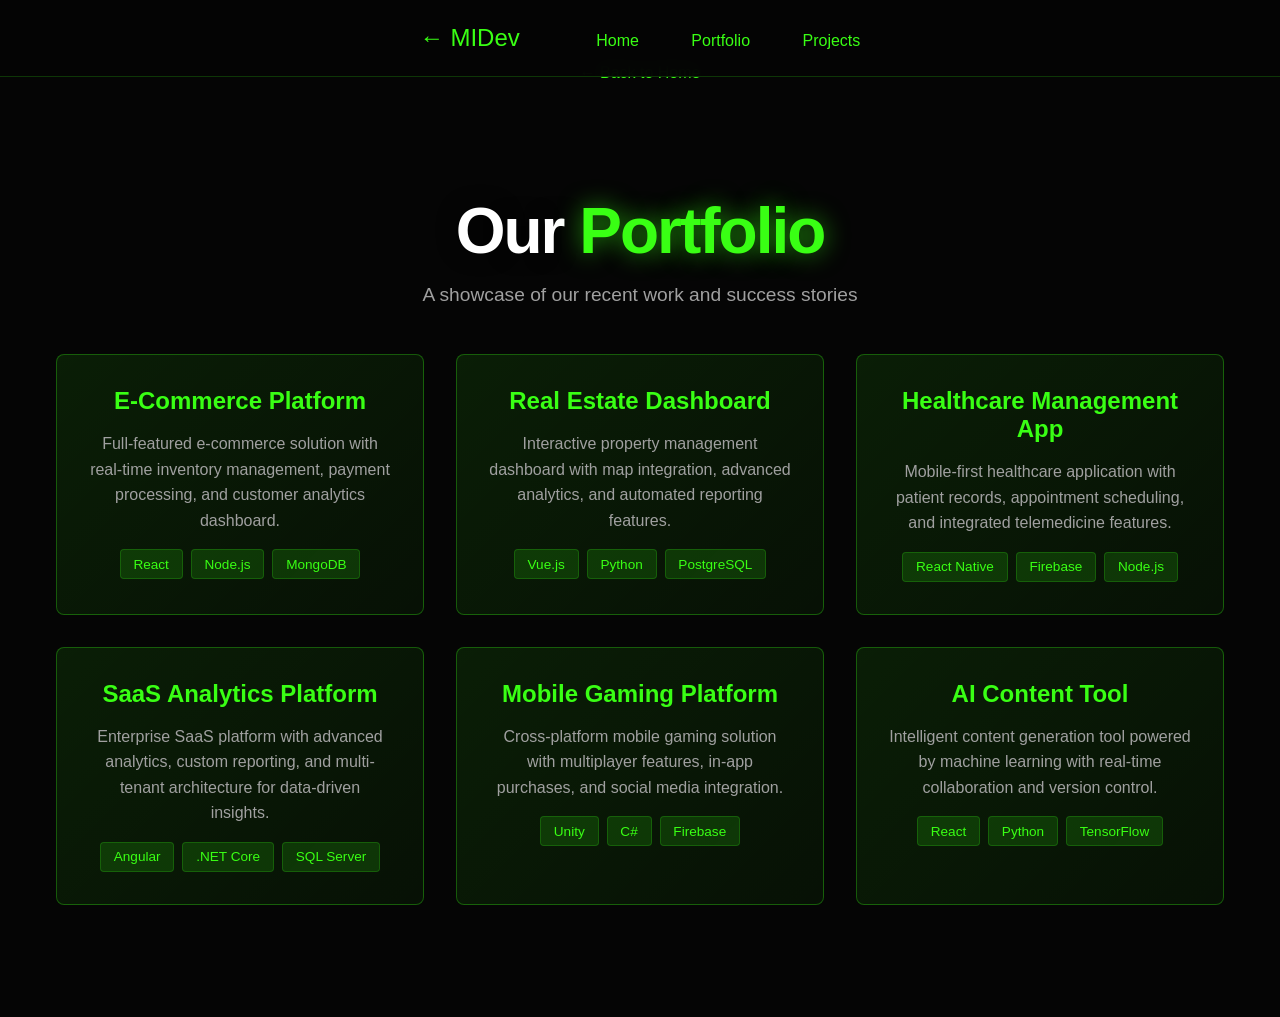
==== portfolio.html @ 779cbb82 "Add Portfolio and Projects pages with navigation" ====
<!DOCTYPE html>
<html lang="en">
<head>
    <meta charset="UTF-8">
    <meta name="viewport" content="width=device-width, initial-scale=1.0">
    <title>Portfolio - MIDev Michigan Full Stack Development</title>
    <style>
        /* Reset and Base Styles */
        * {
            margin: 0;
            padding: 0;
            box-sizing: border-box;
        }

        body {
            font-family: -apple-system, BlinkMacSystemFont, "Segoe UI", Roboto, Helvetica, Arial, sans-serif;
            background-color: #050505;
            color: #e0e0e0;
            min-height: 100vh;
            display: flex;
            flex-direction: column;
            align-items: center;
            justify-content: flex-start;
            text-align: center;
            overflow-x: hidden;
            position: relative;
        }

        /* Main Content Wrapper */
        .container {
            position: relative;
            z-index: 10;
            width: 100%;
            max-width: 1200px;
            margin: 0 auto;
            padding: 4rem 1rem;
        }

        /* Navigation */
        nav {
            position: fixed;
            top: 0;
            width: 100%;
            background: rgba(5, 5, 5, 0.95);
            backdrop-filter: blur(10px);
            z-index: 100;
            padding: 1.5rem 2rem;
            border-bottom: 1px solid rgba(57, 255, 20, 0.2);
        }

        nav a {
            color: #39FF14;
            text-decoration: none;
            margin: 0 1.5rem;
            font-weight: 500;
            transition: all 0.3s ease;
        }

        nav a:hover {
            text-shadow: 0 0 10px rgba(57, 255, 20, 0.8);
        }

        nav a.home-link {
            font-size: 1.5rem;
            margin-right: 3rem;
        }

        /* Page Title */
        .page-title {
            font-size: 4rem;
            font-weight: 800;
            letter-spacing: -2px;
            margin-bottom: 1rem;
            color: #ffffff;
            text-shadow: 0 0 20px rgba(0,0,0,0.8);
            margin-top: 5rem;
        }

        .page-title span {
            color: #39FF14;
            text-shadow: 0 0 25px rgba(57, 255, 20, 0.6);
        }

        .subtitle {
            font-size: 1.2rem;
            color: #a0a0a0;
            margin-bottom: 3rem;
        }

        /* Portfolio Grid */
        .portfolio-grid {
            display: grid;
            grid-template-columns: repeat(auto-fit, minmax(300px, 1fr));
            gap: 2rem;
            margin: 3rem 0;
        }

        .portfolio-item {
            background: linear-gradient(135deg, rgba(57, 255, 20, 0.1) 0%, rgba(57, 255, 20, 0.05) 100%);
            border: 1px solid rgba(57, 255, 20, 0.3);
            border-radius: 8px;
            padding: 2rem;
            transition: all 0.3s ease;
            cursor: pointer;
        }

        .portfolio-item:hover {
            border-color: #39FF14;
            transform: translateY(-10px);
            box-shadow: 0 0 30px rgba(57, 255, 20, 0.3);
        }

        .portfolio-item h3 {
            color: #39FF14;
            margin-bottom: 1rem;
            font-size: 1.5rem;
        }

        .portfolio-item p {
            color: #a0a0a0;
            line-height: 1.6;
            margin-bottom: 1rem;
        }

        .tech-tags {
            display: flex;
            flex-wrap: wrap;
            gap: 0.5rem;
            justify-content: center;
            margin-top: 1rem;
        }

        .tech-tag {
            background: rgba(57, 255, 20, 0.15);
            color: #39FF14;
            padding: 0.4rem 0.8rem;
            border-radius: 4px;
            font-size: 0.85rem;
            border: 1px solid rgba(57, 255, 20, 0.2);
        }

        /* Back Button */
        .back-button {
            display: inline-block;
            margin-bottom: 2rem;
            color: #39FF14;
            text-decoration: none;
            font-weight: 500;
            transition: all 0.3s ease;
        }

        .back-button:hover {
            text-shadow: 0 0 10px rgba(57, 255, 20, 0.8);
        }

        /* Animations */
        @keyframes fadeIn {
            from {
                opacity: 0;
                transform: translateY(20px);
            }
            to {
                opacity: 1;
                transform: translateY(0);
            }
        }

        .portfolio-item {
            animation: fadeIn 0.6s ease-out forwards;
        }

        .portfolio-item:nth-child(1) { animation-delay: 0.1s; }
        .portfolio-item:nth-child(2) { animation-delay: 0.2s; }
        .portfolio-item:nth-child(3) { animation-delay: 0.3s; }
        .portfolio-item:nth-child(4) { animation-delay: 0.4s; }
        .portfolio-item:nth-child(5) { animation-delay: 0.5s; }
        .portfolio-item:nth-child(6) { animation-delay: 0.6s; }

        /* Responsive */
        @media (max-width: 768px) {
            .page-title {
                font-size: 2.5rem;
            }

            nav {
                padding: 1rem;
            }

            nav a {
                margin: 0 0.5rem;
                font-size: 0.9rem;
            }

            .portfolio-grid {
                grid-template-columns: 1fr;
            }
        }
    </style>
</head>
<body>
    <!-- Navigation -->
    <nav>
        <a href="index.html" class="home-link">← MIDev</a>
        <a href="index.html">Home</a>
        <a href="portfolio.html">Portfolio</a>
        <a href="projects.html">Projects</a>
    </nav>

    <!-- Main Content -->
    <div class="container">
        <a href="index.html" class="back-button">← Back to Home</a>
        
        <h1 class="page-title">Our <span>Portfolio</span></h1>
        <p class="subtitle">A showcase of our recent work and success stories</p>

        <div class="portfolio-grid">
            <div class="portfolio-item">
                <h3>E-Commerce Platform</h3>
                <p>Full-featured e-commerce solution with real-time inventory management, payment processing, and customer analytics dashboard.</p>
                <div class="tech-tags">
                    <span class="tech-tag">React</span>
                    <span class="tech-tag">Node.js</span>
                    <span class="tech-tag">MongoDB</span>
                </div>
            </div>

            <div class="portfolio-item">
                <h3>Real Estate Dashboard</h3>
                <p>Interactive property management dashboard with map integration, advanced analytics, and automated reporting features.</p>
                <div class="tech-tags">
                    <span class="tech-tag">Vue.js</span>
                    <span class="tech-tag">Python</span>
                    <span class="tech-tag">PostgreSQL</span>
                </div>
            </div>

            <div class="portfolio-item">
                <h3>Healthcare Management App</h3>
                <p>Mobile-first healthcare application with patient records, appointment scheduling, and integrated telemedicine features.</p>
                <div class="tech-tags">
                    <span class="tech-tag">React Native</span>
                    <span class="tech-tag">Firebase</span>
                    <span class="tech-tag">Node.js</span>
                </div>
            </div>

            <div class="portfolio-item">
                <h3>SaaS Analytics Platform</h3>
                <p>Enterprise SaaS platform with advanced analytics, custom reporting, and multi-tenant architecture for data-driven insights.</p>
                <div class="tech-tags">
                    <span class="tech-tag">Angular</span>
                    <span class="tech-tag">.NET Core</span>
                    <span class="tech-tag">SQL Server</span>
                </div>
            </div>

            <div class="portfolio-item">
                <h3>Mobile Gaming Platform</h3>
                <p>Cross-platform mobile gaming solution with multiplayer features, in-app purchases, and social media integration.</p>
                <div class="tech-tags">
                    <span class="tech-tag">Unity</span>
                    <span class="tech-tag">C#</span>
                    <span class="tech-tag">Firebase</span>
                </div>
            </div>

            <div class="portfolio-item">
                <h3>AI Content Tool</h3>
                <p>Intelligent content generation tool powered by machine learning with real-time collaboration and version control.</p>
                <div class="tech-tags">
                    <span class="tech-tag">React</span>
                    <span class="tech-tag">Python</span>
                    <span class="tech-tag">TensorFlow</span>
                </div>
            </div>
        </div>
    </div>
</body>
</html>
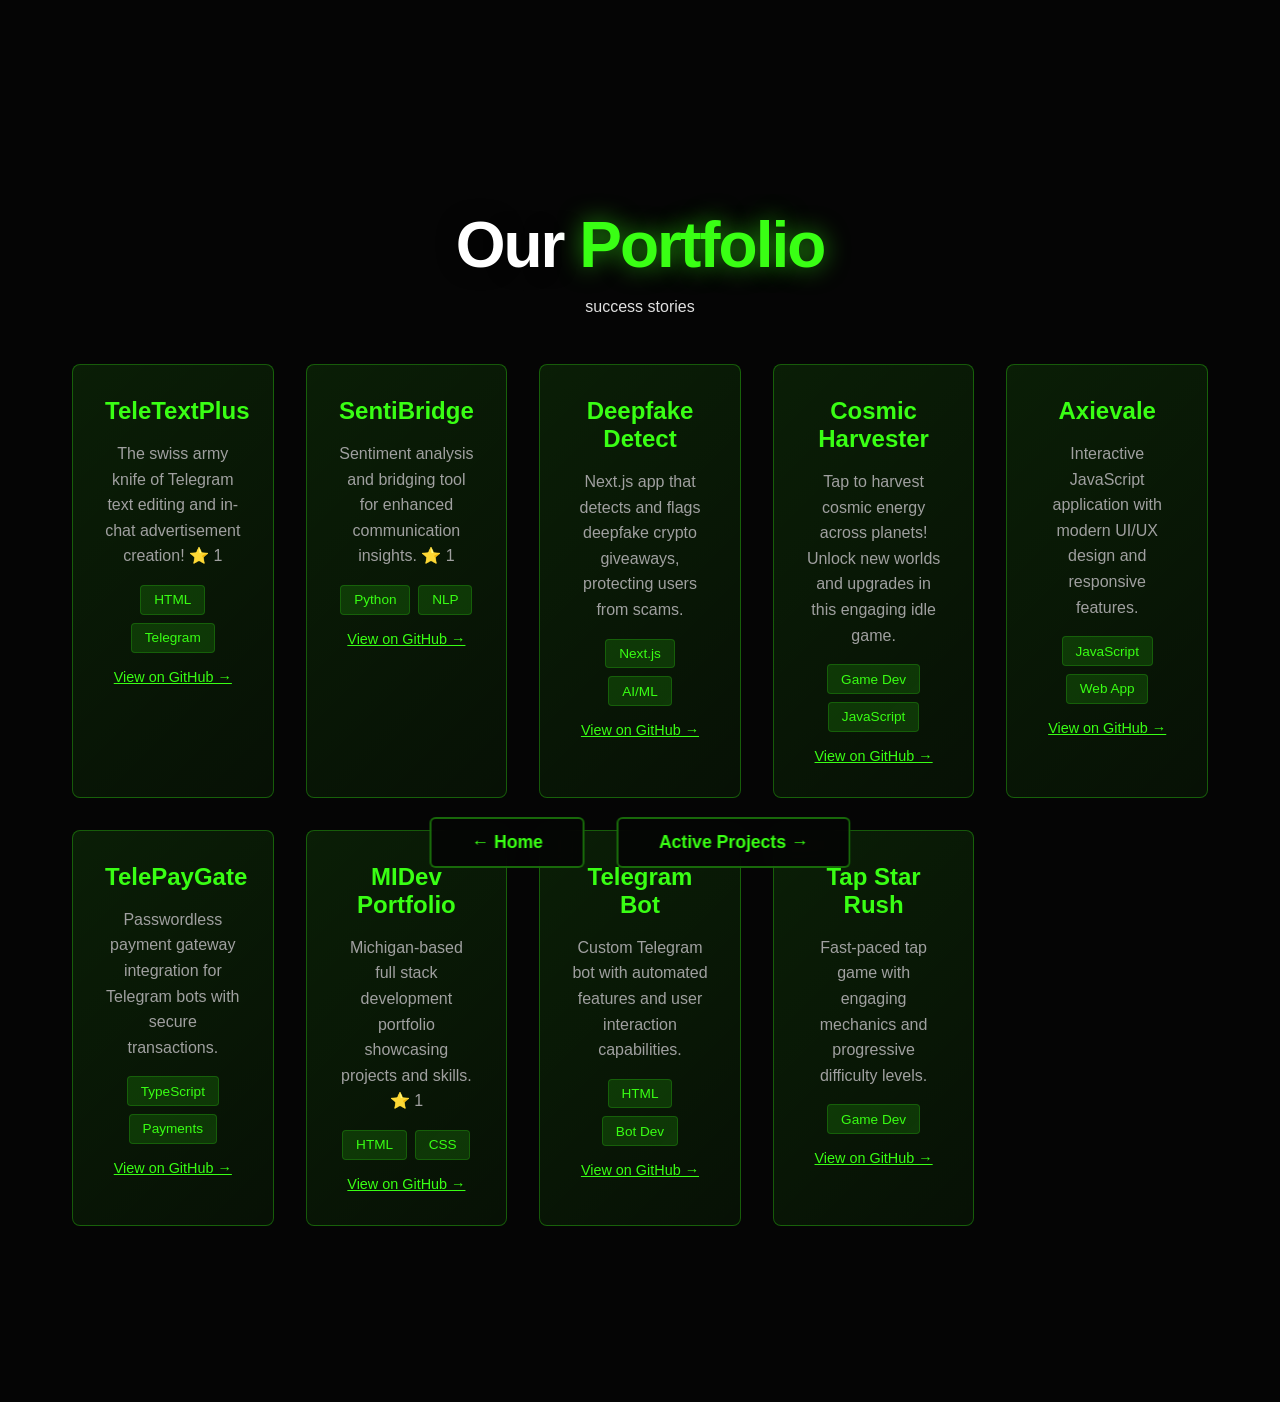
==== commit e8a34625: "Update portfolio with actual GitHub repositories" ====
--- a/portfolio.html
+++ b/portfolio.html
@@ -36,33 +36,42 @@
             padding: 4rem 1rem;
         }
 
-        /* Navigation */
+        /* Navigation Bar - Hidden */
         nav {
+            display: none;
+        }
+
+        /* Back Navigation Button */
+        .back-nav {
             position: fixed;
-            top: 0;
-            width: 100%;
-            background: rgba(5, 5, 5, 0.95);
+            bottom: 2rem;
+            left: 50%;
+            transform: translateX(-50%);
+            display: flex;
+            gap: 2rem;
+            z-index: 100;
+            justify-content: center;
+            flex-wrap: wrap;
+        }
+
+        .back-nav a {
+            color: #39FF14;
+            text-decoration: none;
+            font-weight: 600;
+            font-size: 1.1rem;
+            padding: 0.8rem 2.5rem;
+            border: 2px solid rgba(57, 255, 20, 0.4);
+            border-radius: 6px;
+            transition: all 0.3s ease;
+            background: rgba(5, 5, 5, 0.9);
             backdrop-filter: blur(10px);
-            z-index: 100;
-            padding: 1.5rem 2rem;
-            border-bottom: 1px solid rgba(57, 255, 20, 0.2);
-        }
-
-        nav a {
-            color: #39FF14;
-            text-decoration: none;
-            margin: 0 1.5rem;
-            font-weight: 500;
-            transition: all 0.3s ease;
-        }
-
-        nav a:hover {
-            text-shadow: 0 0 10px rgba(57, 255, 20, 0.8);
-        }
-
-        nav a.home-link {
-            font-size: 1.5rem;
-            margin-right: 3rem;
+        }
+
+        .back-nav a:hover {
+            border-color: #39FF14;
+            box-shadow: 0 0 20px rgba(57, 255, 20, 0.4);
+            background: rgba(57, 255, 20, 0.1);
+            transform: translateY(-2px);
         }
 
         /* Page Title */
@@ -90,7 +99,7 @@
         /* Portfolio Grid */
         .portfolio-grid {
             display: grid;
-            grid-template-columns: repeat(auto-fit, minmax(300px, 1fr));
+            grid-template-columns: repeat(auto-fit, minmax(200px, 1fr));
             gap: 2rem;
             margin: 3rem 0;
         }
@@ -200,80 +209,112 @@
 <body>
     <!-- Navigation -->
     <nav>
-        <a href="index.html" class="home-link">← MIDev</a>
         <a href="index.html">Home</a>
-        <a href="portfolio.html">Portfolio</a>
+        <a href="portfolio.html" class="active">Portfolio</a>
         <a href="projects.html">Projects</a>
     </nav>
 
     <!-- Main Content -->
     <div class="container">
-        <a href="index.html" class="back-button">← Back to Home</a>
-        
-        <h1 class="page-title">Our <span>Portfolio</span></h1>
-        <p class="subtitle">A showcase of our recent work and success stories</p>
+    <div class="container">
+        <h1 class="page-title">Our <span>Portfolio</span></h1>success stories</p>
 
         <div class="portfolio-grid">
             <div class="portfolio-item">
-                <h3>E-Commerce Platform</h3>
-                <p>Full-featured e-commerce solution with real-time inventory management, payment processing, and customer analytics dashboard.</p>
-                <div class="tech-tags">
-                    <span class="tech-tag">React</span>
-                    <span class="tech-tag">Node.js</span>
-                    <span class="tech-tag">MongoDB</span>
-                </div>
-            </div>
-
-            <div class="portfolio-item">
-                <h3>Real Estate Dashboard</h3>
-                <p>Interactive property management dashboard with map integration, advanced analytics, and automated reporting features.</p>
-                <div class="tech-tags">
-                    <span class="tech-tag">Vue.js</span>
+                <h3>TeleTextPlus</h3>
+                <p>The swiss army knife of Telegram text editing and in-chat advertisement creation! ⭐ 1</p>
+                <div class="tech-tags">
+                    <span class="tech-tag">HTML</span>
+                    <span class="tech-tag">Telegram</span>
+                </div>
+                <a href="https://github.com/toxzak-svg/TeleTextPlus" target="_blank" style="color: #39FF14; font-size: 0.9rem; margin-top: 1rem; display: inline-block;">View on GitHub →</a>
+            </div>
+
+            <div class="portfolio-item">
+                <h3>SentiBridge</h3>
+                <p>Sentiment analysis and bridging tool for enhanced communication insights. ⭐ 1</p>
+                <div class="tech-tags">
                     <span class="tech-tag">Python</span>
-                    <span class="tech-tag">PostgreSQL</span>
-                </div>
-            </div>
-
-            <div class="portfolio-item">
-                <h3>Healthcare Management App</h3>
-                <p>Mobile-first healthcare application with patient records, appointment scheduling, and integrated telemedicine features.</p>
-                <div class="tech-tags">
-                    <span class="tech-tag">React Native</span>
-                    <span class="tech-tag">Firebase</span>
-                    <span class="tech-tag">Node.js</span>
-                </div>
-            </div>
-
-            <div class="portfolio-item">
-                <h3>SaaS Analytics Platform</h3>
-                <p>Enterprise SaaS platform with advanced analytics, custom reporting, and multi-tenant architecture for data-driven insights.</p>
-                <div class="tech-tags">
-                    <span class="tech-tag">Angular</span>
-                    <span class="tech-tag">.NET Core</span>
-                    <span class="tech-tag">SQL Server</span>
-                </div>
-            </div>
-
-            <div class="portfolio-item">
-                <h3>Mobile Gaming Platform</h3>
-                <p>Cross-platform mobile gaming solution with multiplayer features, in-app purchases, and social media integration.</p>
-                <div class="tech-tags">
-                    <span class="tech-tag">Unity</span>
-                    <span class="tech-tag">C#</span>
-                    <span class="tech-tag">Firebase</span>
-                </div>
-            </div>
-
-            <div class="portfolio-item">
-                <h3>AI Content Tool</h3>
-                <p>Intelligent content generation tool powered by machine learning with real-time collaboration and version control.</p>
-                <div class="tech-tags">
-                    <span class="tech-tag">React</span>
-                    <span class="tech-tag">Python</span>
-                    <span class="tech-tag">TensorFlow</span>
-                </div>
+                    <span class="tech-tag">NLP</span>
+                </div>
+                <a href="https://github.com/toxzak-svg/SentiBridge" target="_blank" style="color: #39FF14; font-size: 0.9rem; margin-top: 1rem; display: inline-block;">View on GitHub →</a>
+            </div>
+
+            <div class="portfolio-item">
+                <h3>Deepfake Detect</h3>
+                <p>Next.js app that detects and flags deepfake crypto giveaways, protecting users from scams.</p>
+                <div class="tech-tags">
+                    <span class="tech-tag">Next.js</span>
+                    <span class="tech-tag">AI/ML</span>
+                </div>
+                <a href="https://github.com/toxzak-svg/Deepfake-Detect" target="_blank" style="color: #39FF14; font-size: 0.9rem; margin-top: 1rem; display: inline-block;">View on GitHub →</a>
+            </div>
+
+            <div class="portfolio-item">
+                <h3>Cosmic Harvester</h3>
+                <p>Tap to harvest cosmic energy across planets! Unlock new worlds and upgrades in this engaging idle game.</p>
+                <div class="tech-tags">
+                    <span class="tech-tag">Game Dev</span>
+                    <span class="tech-tag">JavaScript</span>
+                </div>
+                <a href="https://github.com/toxzak-svg/cosmicharvester" target="_blank" style="color: #39FF14; font-size: 0.9rem; margin-top: 1rem; display: inline-block;">View on GitHub →</a>
+            </div>
+
+            <div class="portfolio-item">
+                <h3>Axievale</h3>
+                <p>Interactive JavaScript application with modern UI/UX design and responsive features.</p>
+                <div class="tech-tags">
+                    <span class="tech-tag">JavaScript</span>
+                    <span class="tech-tag">Web App</span>
+                </div>
+                <a href="https://github.com/toxzak-svg/Axievale" target="_blank" style="color: #39FF14; font-size: 0.9rem; margin-top: 1rem; display: inline-block;">View on GitHub →</a>
+            </div>
+
+            <div class="portfolio-item">
+                <h3>TelePayGate</h3>
+                <p>Passwordless payment gateway integration for Telegram bots with secure transactions.</p>
+                <div class="tech-tags">
+                    <span class="tech-tag">TypeScript</span>
+                    <span class="tech-tag">Payments</span>
+                </div>
+                <a href="https://github.com/toxzak-svg/TelePayGate-passwordless-archive" target="_blank" style="color: #39FF14; font-size: 0.9rem; margin-top: 1rem; display: inline-block;">View on GitHub →</a>
+            </div>
+
+            <div class="portfolio-item">
+                <h3>MIDev Portfolio</h3>
+                <p>Michigan-based full stack development portfolio showcasing projects and skills. ⭐ 1</p>
+                <div class="tech-tags">
+                    <span class="tech-tag">HTML</span>
+                    <span class="tech-tag">CSS</span>
+                </div>
+                <a href="https://github.com/toxzak-svg/MIDev" target="_blank" style="color: #39FF14; font-size: 0.9rem; margin-top: 1rem; display: inline-block;">View on GitHub →</a>
+            </div>
+
+            <div class="portfolio-item">
+                <h3>Telegram Bot</h3>
+                <p>Custom Telegram bot with automated features and user interaction capabilities.</p>
+                <div class="tech-tags">
+                    <span class="tech-tag">HTML</span>
+                    <span class="tech-tag">Bot Dev</span>
+                </div>
+                <a href="https://github.com/toxzak-svg/telegrambot" target="_blank" style="color: #39FF14; font-size: 0.9rem; margin-top: 1rem; display: inline-block;">View on GitHub →</a>
+            </div>
+
+            <div class="portfolio-item">
+                <h3>Tap Star Rush</h3>
+                <p>Fast-paced tap game with engaging mechanics and progressive difficulty levels.</p>
+                <div class="tech-tags">
+                    <span class="tech-tag">Game Dev</span>
+                </div>
+                <a href="https://github.com/toxzak-svg/tapstarrush" target="_blank" style="color: #39FF14; font-size: 0.9rem; margin-top: 1rem; display: inline-block;">View on GitHub →</a>
             </div>
         </div>
+    </div>
+
+    <!-- Bottom Navigation -->
+    <div class="back-nav">
+        <a href="index.html">← Home</a>
+        <a href="projects.html">Active Projects →</a>
     </div>
 </body>
 </html>
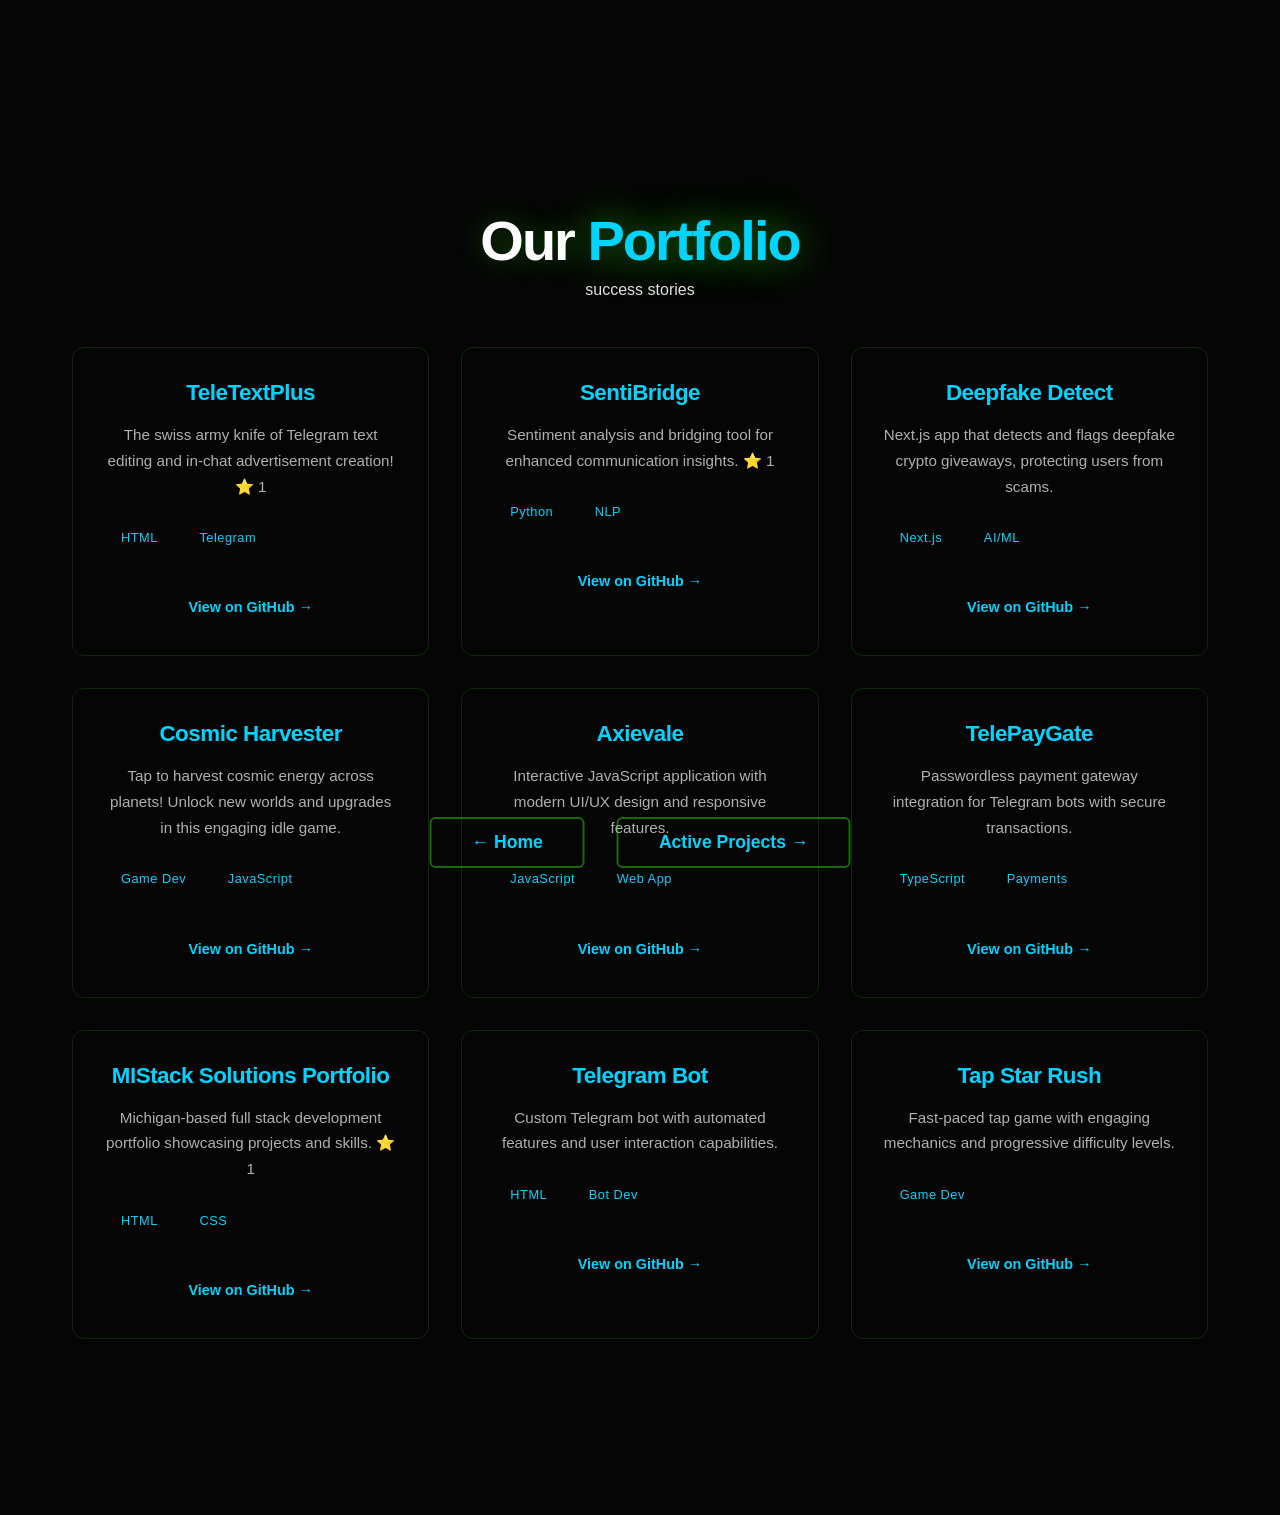
==== commit f4c1c009: "2" ====
--- a/portfolio.html
+++ b/portfolio.html
@@ -3,7 +3,7 @@
 <head>
     <meta charset="UTF-8">
     <meta name="viewport" content="width=device-width, initial-scale=1.0">
-    <title>Portfolio - MIDev Michigan Full Stack Development</title>
+    <title>Portfolio - MIStack Solutions Michigan Full Stack Development</title>
     <style>
         /* Reset and Base Styles */
         * {
@@ -55,7 +55,7 @@
         }
 
         .back-nav a {
-            color: #39FF14;
+            color: #00d4ff;
             text-decoration: none;
             font-weight: 600;
             font-size: 1.1rem;
@@ -63,96 +63,146 @@
             border: 2px solid rgba(57, 255, 20, 0.4);
             border-radius: 6px;
             transition: all 0.3s ease;
-            background: rgba(5, 5, 5, 0.9);
-            backdrop-filter: blur(10px);
+            background: transparent;
         }
 
         .back-nav a:hover {
-            border-color: #39FF14;
+            border-color: #00d4ff;
             box-shadow: 0 0 20px rgba(57, 255, 20, 0.4);
-            background: rgba(57, 255, 20, 0.1);
+            background: transparent;
             transform: translateY(-2px);
         }
 
         /* Page Title */
         .page-title {
-            font-size: 4rem;
+            font-size: 3.5rem;
             font-weight: 800;
             letter-spacing: -2px;
-            margin-bottom: 1rem;
+            margin-bottom: 0.5rem;
             color: #ffffff;
-            text-shadow: 0 0 20px rgba(0,0,0,0.8);
+            text-shadow: 0 0 30px rgba(57, 255, 20, 0.3);
             margin-top: 5rem;
         }
 
         .page-title span {
-            color: #39FF14;
-            text-shadow: 0 0 25px rgba(57, 255, 20, 0.6);
+            color: #00d4ff;
+            text-shadow: 0 0 40px rgba(57, 255, 20, 0.6);
         }
 
         .subtitle {
-            font-size: 1.2rem;
-            color: #a0a0a0;
+            font-size: 1.1rem;
+            color: #808080;
             margin-bottom: 3rem;
+            font-weight: 400;
         }
 
         /* Portfolio Grid */
         .portfolio-grid {
             display: grid;
-            grid-template-columns: repeat(auto-fit, minmax(200px, 1fr));
+            grid-template-columns: repeat(auto-fit, minmax(280px, 1fr));
             gap: 2rem;
             margin: 3rem 0;
         }
 
         .portfolio-item {
-            background: linear-gradient(135deg, rgba(57, 255, 20, 0.1) 0%, rgba(57, 255, 20, 0.05) 100%);
-            border: 1px solid rgba(57, 255, 20, 0.3);
-            border-radius: 8px;
+            background: transparent;
+            border: 1px solid rgba(57, 255, 20, 0.15);
+            border-radius: 12px;
             padding: 2rem;
-            transition: all 0.3s ease;
+            transition: all 0.4s cubic-bezier(0.4, 0, 0.2, 1);
             cursor: pointer;
+            position: relative;
+            overflow: hidden;
+        }
+
+        .portfolio-item::before {
+            content: '';
+            position: absolute;
+            top: 0;
+            left: 0;
+            right: 0;
+            height: 3px;
+            background: linear-gradient(90deg, transparent, #00d4ff, transparent);
+            opacity: 0;
+            transition: opacity 0.4s ease;
+        }
+
+        .portfolio-item:hover::before {
+            opacity: 1;
         }
 
         .portfolio-item:hover {
-            border-color: #39FF14;
-            transform: translateY(-10px);
-            box-shadow: 0 0 30px rgba(57, 255, 20, 0.3);
+            border-color: rgba(57, 255, 20, 0.4);
+            transform: translateY(-8px) scale(1.02);
+            box-shadow: 
+                0 10px 40px rgba(57, 255, 20, 0.15),
+                0 0 80px rgba(57, 255, 20, 0.05),
+                inset 0 0 20px rgba(57, 255, 20, 0.02);
+            background: transparent;
         }
 
         .portfolio-item h3 {
-            color: #39FF14;
+            color: #00d4ff;
             margin-bottom: 1rem;
-            font-size: 1.5rem;
+            font-size: 1.4rem;
+            font-weight: 700;
+            letter-spacing: -0.5px;
         }
 
         .portfolio-item p {
-            color: #a0a0a0;
-            line-height: 1.6;
-            margin-bottom: 1rem;
+            color: #b0b0b0;
+            line-height: 1.7;
+            margin-bottom: 1.5rem;
+            font-size: 0.95rem;
         }
 
         .tech-tags {
             display: flex;
             flex-wrap: wrap;
+            gap: 0.6rem;
+            justify-content: flex-start;
+            margin-bottom: 1.5rem;
+        }
+
+        .tech-tag {
+            background: transparent;
+            color: #00d4ff;
+            padding: 0.4rem 1rem;
+            border-radius: 20px;
+            font-size: 0.8rem;
+            border: none;
+            font-weight: 500;
+            letter-spacing: 0.5px;
+            transition: all 0.3s ease;
+        }
+
+        .tech-tag:hover {
+            background: transparent;
+            border-color: transparent;
+        }
+
+        .portfolio-item a {
+            color: #00d4ff;
+            font-size: 0.9rem;
+            font-weight: 600;
+            text-decoration: none;
+            display: inline-flex;
+            align-items: center;
             gap: 0.5rem;
-            justify-content: center;
-            margin-top: 1rem;
-        }
-
-        .tech-tag {
-            background: rgba(57, 255, 20, 0.15);
-            color: #39FF14;
-            padding: 0.4rem 0.8rem;
-            border-radius: 4px;
-            font-size: 0.85rem;
-            border: 1px solid rgba(57, 255, 20, 0.2);
+            transition: all 0.3s ease;
+            padding: 0.5rem 0;
+        }
+
+        .portfolio-item a:hover {
+            gap: 0.8rem;
+            text-shadow: 0 0 10px rgba(57, 255, 20, 0.5);
         }
 
         /* Back Button */
         .back-button {
             display: inline-block;
             margin-bottom: 2rem;
-            color: #39FF14;
+            color: #00d4ff;
             text-decoration: none;
             font-weight: 500;
             transition: all 0.3s ease;
@@ -227,7 +277,7 @@
                     <span class="tech-tag">HTML</span>
                     <span class="tech-tag">Telegram</span>
                 </div>
-                <a href="https://github.com/toxzak-svg/TeleTextPlus" target="_blank" style="color: #39FF14; font-size: 0.9rem; margin-top: 1rem; display: inline-block;">View on GitHub →</a>
+                <a href="https://github.com/toxzak-svg/TeleTextPlus" target="_blank" style="color: #00d4ff; font-size: 0.9rem; margin-top: 1rem; display: inline-block;">View on GitHub →</a>
             </div>
 
             <div class="portfolio-item">
@@ -237,7 +287,7 @@
                     <span class="tech-tag">Python</span>
                     <span class="tech-tag">NLP</span>
                 </div>
-                <a href="https://github.com/toxzak-svg/SentiBridge" target="_blank" style="color: #39FF14; font-size: 0.9rem; margin-top: 1rem; display: inline-block;">View on GitHub →</a>
+                <a href="https://github.com/toxzak-svg/SentiBridge" target="_blank" style="color: #00d4ff; font-size: 0.9rem; margin-top: 1rem; display: inline-block;">View on GitHub →</a>
             </div>
 
             <div class="portfolio-item">
@@ -247,7 +297,7 @@
                     <span class="tech-tag">Next.js</span>
                     <span class="tech-tag">AI/ML</span>
                 </div>
-                <a href="https://github.com/toxzak-svg/Deepfake-Detect" target="_blank" style="color: #39FF14; font-size: 0.9rem; margin-top: 1rem; display: inline-block;">View on GitHub →</a>
+                <a href="https://github.com/toxzak-svg/Deepfake-Detect" target="_blank" style="color: #00d4ff; font-size: 0.9rem; margin-top: 1rem; display: inline-block;">View on GitHub →</a>
             </div>
 
             <div class="portfolio-item">
@@ -257,7 +307,7 @@
                     <span class="tech-tag">Game Dev</span>
                     <span class="tech-tag">JavaScript</span>
                 </div>
-                <a href="https://github.com/toxzak-svg/cosmicharvester" target="_blank" style="color: #39FF14; font-size: 0.9rem; margin-top: 1rem; display: inline-block;">View on GitHub →</a>
+                <a href="https://github.com/toxzak-svg/cosmicharvester" target="_blank" style="color: #00d4ff; font-size: 0.9rem; margin-top: 1rem; display: inline-block;">View on GitHub →</a>
             </div>
 
             <div class="portfolio-item">
@@ -267,7 +317,7 @@
                     <span class="tech-tag">JavaScript</span>
                     <span class="tech-tag">Web App</span>
                 </div>
-                <a href="https://github.com/toxzak-svg/Axievale" target="_blank" style="color: #39FF14; font-size: 0.9rem; margin-top: 1rem; display: inline-block;">View on GitHub →</a>
+                <a href="https://github.com/toxzak-svg/Axievale" target="_blank" style="color: #00d4ff; font-size: 0.9rem; margin-top: 1rem; display: inline-block;">View on GitHub →</a>
             </div>
 
             <div class="portfolio-item">
@@ -277,17 +327,17 @@
                     <span class="tech-tag">TypeScript</span>
                     <span class="tech-tag">Payments</span>
                 </div>
-                <a href="https://github.com/toxzak-svg/TelePayGate-passwordless-archive" target="_blank" style="color: #39FF14; font-size: 0.9rem; margin-top: 1rem; display: inline-block;">View on GitHub →</a>
-            </div>
-
-            <div class="portfolio-item">
-                <h3>MIDev Portfolio</h3>
+                <a href="https://github.com/toxzak-svg/TelePayGate-passwordless-archive" target="_blank" style="color: #00d4ff; font-size: 0.9rem; margin-top: 1rem; display: inline-block;">View on GitHub →</a>
+            </div>
+
+            <div class="portfolio-item">
+                <h3>MIStack Solutions Portfolio</h3>
                 <p>Michigan-based full stack development portfolio showcasing projects and skills. ⭐ 1</p>
                 <div class="tech-tags">
                     <span class="tech-tag">HTML</span>
                     <span class="tech-tag">CSS</span>
                 </div>
-                <a href="https://github.com/toxzak-svg/MIDev" target="_blank" style="color: #39FF14; font-size: 0.9rem; margin-top: 1rem; display: inline-block;">View on GitHub →</a>
+                <a href="https://github.com/toxzak-svg/MIDev" target="_blank" style="color: #00d4ff; font-size: 0.9rem; margin-top: 1rem; display: inline-block;">View on GitHub →</a>
             </div>
 
             <div class="portfolio-item">
@@ -297,7 +347,7 @@
                     <span class="tech-tag">HTML</span>
                     <span class="tech-tag">Bot Dev</span>
                 </div>
-                <a href="https://github.com/toxzak-svg/telegrambot" target="_blank" style="color: #39FF14; font-size: 0.9rem; margin-top: 1rem; display: inline-block;">View on GitHub →</a>
+                <a href="https://github.com/toxzak-svg/telegrambot" target="_blank" style="color: #00d4ff; font-size: 0.9rem; margin-top: 1rem; display: inline-block;">View on GitHub →</a>
             </div>
 
             <div class="portfolio-item">
@@ -306,7 +356,7 @@
                 <div class="tech-tags">
                     <span class="tech-tag">Game Dev</span>
                 </div>
-                <a href="https://github.com/toxzak-svg/tapstarrush" target="_blank" style="color: #39FF14; font-size: 0.9rem; margin-top: 1rem; display: inline-block;">View on GitHub →</a>
+                <a href="https://github.com/toxzak-svg/tapstarrush" target="_blank" style="color: #00d4ff; font-size: 0.9rem; margin-top: 1rem; display: inline-block;">View on GitHub →</a>
             </div>
         </div>
     </div>
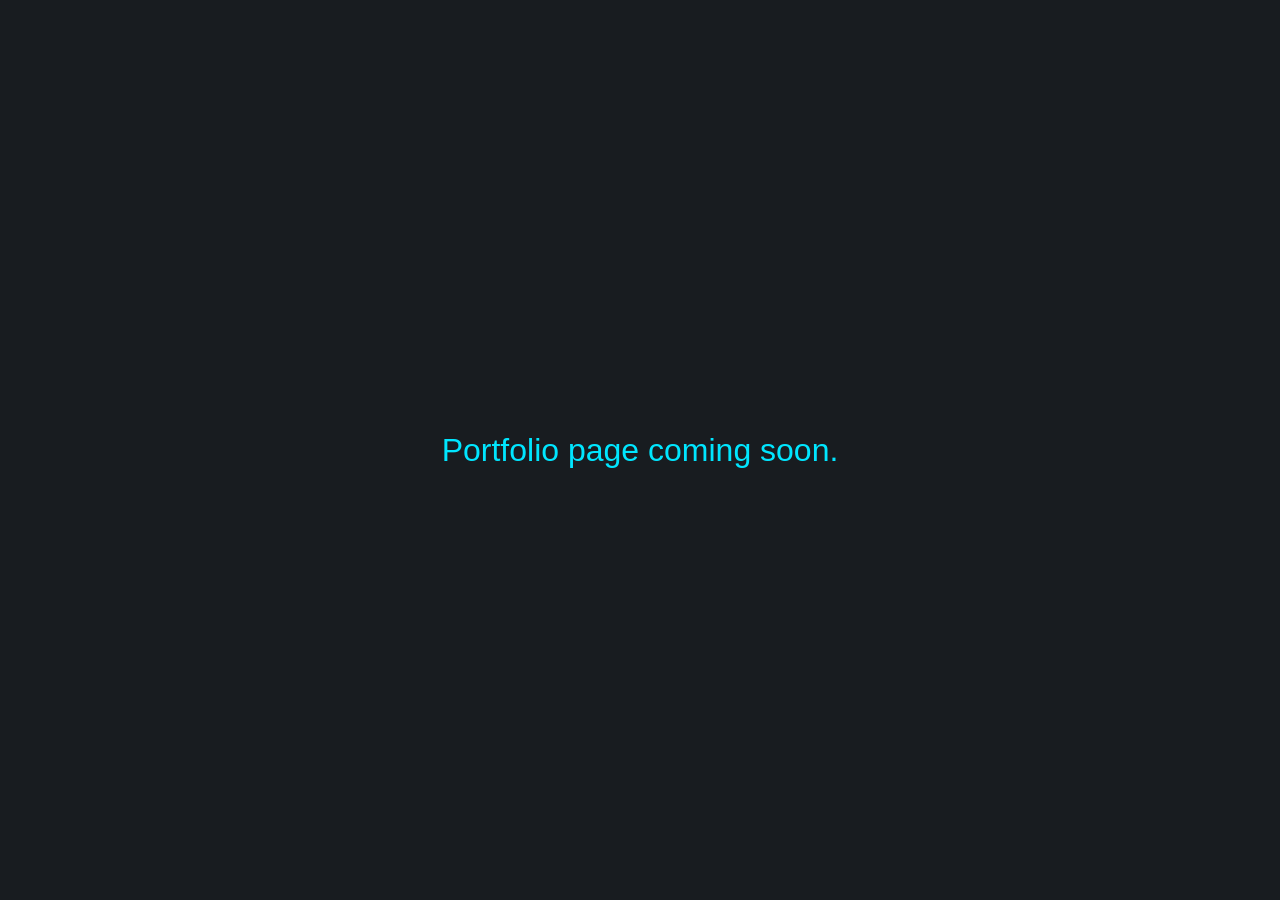
==== commit 11d3352b: "Update index.html layout and styles for improved user experience; add initial portfolio.html structu" ====
--- a/portfolio.html
+++ b/portfolio.html
@@ -3,368 +3,26 @@
 <head>
     <meta charset="UTF-8">
     <meta name="viewport" content="width=device-width, initial-scale=1.0">
-    <title>Portfolio - MIStack Solutions Michigan Full Stack Development</title>
+    <title>Portfolio | MIStack Solutions</title>
     <style>
-        /* Reset and Base Styles */
-        * {
+        body {
             margin: 0;
-            padding: 0;
-            box-sizing: border-box;
+            min-height: 100vh;
+            background: #181c20;
+            color: #f4f4f4;
+            display: flex;
+            align-items: center;
+            justify-content: center;
+            font-family: 'Montserrat', Arial, sans-serif;
         }
-
-        body {
-            font-family: -apple-system, BlinkMacSystemFont, "Segoe UI", Roboto, Helvetica, Arial, sans-serif;
-            background-color: #050505;
-            color: #e0e0e0;
-            min-height: 100vh;
-            display: flex;
-            flex-direction: column;
-            align-items: center;
-            justify-content: flex-start;
+        .empty {
             text-align: center;
-            overflow-x: hidden;
-            position: relative;
-        }
-
-        /* Main Content Wrapper */
-        .container {
-            position: relative;
-            z-index: 10;
-            width: 100%;
-            max-width: 1200px;
-            margin: 0 auto;
-            padding: 4rem 1rem;
-        }
-
-        /* Navigation Bar - Hidden */
-        nav {
-            display: none;
-        }
-
-        /* Back Navigation Button */
-        .back-nav {
-            position: fixed;
-            bottom: 2rem;
-            left: 50%;
-            transform: translateX(-50%);
-            display: flex;
-            gap: 2rem;
-            z-index: 100;
-            justify-content: center;
-            flex-wrap: wrap;
-        }
-
-        .back-nav a {
-            color: #00d4ff;
-            text-decoration: none;
-            font-weight: 600;
-            font-size: 1.1rem;
-            padding: 0.8rem 2.5rem;
-            border: 2px solid rgba(57, 255, 20, 0.4);
-            border-radius: 6px;
-            transition: all 0.3s ease;
-            background: transparent;
-        }
-
-        .back-nav a:hover {
-            border-color: #00d4ff;
-            box-shadow: 0 0 20px rgba(57, 255, 20, 0.4);
-            background: transparent;
-            transform: translateY(-2px);
-        }
-
-        /* Page Title */
-        .page-title {
-            font-size: 3.5rem;
-            font-weight: 800;
-            letter-spacing: -2px;
-            margin-bottom: 0.5rem;
-            color: #ffffff;
-            text-shadow: 0 0 30px rgba(57, 255, 20, 0.3);
-            margin-top: 5rem;
-        }
-
-        .page-title span {
-            color: #00d4ff;
-            text-shadow: 0 0 40px rgba(57, 255, 20, 0.6);
-        }
-
-        .subtitle {
-            font-size: 1.1rem;
-            color: #808080;
-            margin-bottom: 3rem;
-            font-weight: 400;
-        }
-
-        /* Portfolio Grid */
-        .portfolio-grid {
-            display: grid;
-            grid-template-columns: repeat(auto-fit, minmax(280px, 1fr));
-            gap: 2rem;
-            margin: 3rem 0;
-        }
-
-        .portfolio-item {
-            background: transparent;
-            border: 1px solid rgba(57, 255, 20, 0.15);
-            border-radius: 12px;
-            padding: 2rem;
-            transition: all 0.4s cubic-bezier(0.4, 0, 0.2, 1);
-            cursor: pointer;
-            position: relative;
-            overflow: hidden;
-        }
-
-        .portfolio-item::before {
-            content: '';
-            position: absolute;
-            top: 0;
-            left: 0;
-            right: 0;
-            height: 3px;
-            background: linear-gradient(90deg, transparent, #00d4ff, transparent);
-            opacity: 0;
-            transition: opacity 0.4s ease;
-        }
-
-        .portfolio-item:hover::before {
-            opacity: 1;
-        }
-
-        .portfolio-item:hover {
-            border-color: rgba(57, 255, 20, 0.4);
-            transform: translateY(-8px) scale(1.02);
-            box-shadow: 
-                0 10px 40px rgba(57, 255, 20, 0.15),
-                0 0 80px rgba(57, 255, 20, 0.05),
-                inset 0 0 20px rgba(57, 255, 20, 0.02);
-            background: transparent;
-        }
-
-        .portfolio-item h3 {
-            color: #00d4ff;
-            margin-bottom: 1rem;
-            font-size: 1.4rem;
-            font-weight: 700;
-            letter-spacing: -0.5px;
-        }
-
-        .portfolio-item p {
-            color: #b0b0b0;
-            line-height: 1.7;
-            margin-bottom: 1.5rem;
-            font-size: 0.95rem;
-        }
-
-        .tech-tags {
-            display: flex;
-            flex-wrap: wrap;
-            gap: 0.6rem;
-            justify-content: flex-start;
-            margin-bottom: 1.5rem;
-        }
-
-        .tech-tag {
-            background: transparent;
-            color: #00d4ff;
-            padding: 0.4rem 1rem;
-            border-radius: 20px;
-            font-size: 0.8rem;
-            border: none;
-            font-weight: 500;
-            letter-spacing: 0.5px;
-            transition: all 0.3s ease;
-        }
-
-        .tech-tag:hover {
-            background: transparent;
-            border-color: transparent;
-        }
-
-        .portfolio-item a {
-            color: #00d4ff;
-            font-size: 0.9rem;
-            font-weight: 600;
-            text-decoration: none;
-            display: inline-flex;
-            align-items: center;
-            gap: 0.5rem;
-            transition: all 0.3s ease;
-            padding: 0.5rem 0;
-        }
-
-        .portfolio-item a:hover {
-            gap: 0.8rem;
-            text-shadow: 0 0 10px rgba(57, 255, 20, 0.5);
-        }
-
-        /* Back Button */
-        .back-button {
-            display: inline-block;
-            margin-bottom: 2rem;
-            color: #00d4ff;
-            text-decoration: none;
-            font-weight: 500;
-            transition: all 0.3s ease;
-        }
-
-        .back-button:hover {
-            text-shadow: 0 0 10px rgba(57, 255, 20, 0.8);
-        }
-
-        /* Animations */
-        @keyframes fadeIn {
-            from {
-                opacity: 0;
-                transform: translateY(20px);
-            }
-            to {
-                opacity: 1;
-                transform: translateY(0);
-            }
-        }
-
-        .portfolio-item {
-            animation: fadeIn 0.6s ease-out forwards;
-        }
-
-        .portfolio-item:nth-child(1) { animation-delay: 0.1s; }
-        .portfolio-item:nth-child(2) { animation-delay: 0.2s; }
-        .portfolio-item:nth-child(3) { animation-delay: 0.3s; }
-        .portfolio-item:nth-child(4) { animation-delay: 0.4s; }
-        .portfolio-item:nth-child(5) { animation-delay: 0.5s; }
-        .portfolio-item:nth-child(6) { animation-delay: 0.6s; }
-
-        /* Responsive */
-        @media (max-width: 768px) {
-            .page-title {
-                font-size: 2.5rem;
-            }
-
-            nav {
-                padding: 1rem;
-            }
-
-            nav a {
-                margin: 0 0.5rem;
-                font-size: 0.9rem;
-            }
-
-            .portfolio-grid {
-                grid-template-columns: 1fr;
-            }
+            font-size: 2rem;
+            color: #00e6ff;
         }
     </style>
 </head>
 <body>
-    <!-- Navigation -->
-    <nav>
-        <a href="index.html">Home</a>
-        <a href="portfolio.html" class="active">Portfolio</a>
-        <a href="projects.html">Projects</a>
-    </nav>
-
-    <!-- Main Content -->
-    <div class="container">
-    <div class="container">
-        <h1 class="page-title">Our <span>Portfolio</span></h1>success stories</p>
-
-        <div class="portfolio-grid">
-            <div class="portfolio-item">
-                <h3>TeleTextPlus</h3>
-                <p>The swiss army knife of Telegram text editing and in-chat advertisement creation! ⭐ 1</p>
-                <div class="tech-tags">
-                    <span class="tech-tag">HTML</span>
-                    <span class="tech-tag">Telegram</span>
-                </div>
-                <a href="https://github.com/toxzak-svg/TeleTextPlus" target="_blank" style="color: #00d4ff; font-size: 0.9rem; margin-top: 1rem; display: inline-block;">View on GitHub →</a>
-            </div>
-
-            <div class="portfolio-item">
-                <h3>SentiBridge</h3>
-                <p>Sentiment analysis and bridging tool for enhanced communication insights. ⭐ 1</p>
-                <div class="tech-tags">
-                    <span class="tech-tag">Python</span>
-                    <span class="tech-tag">NLP</span>
-                </div>
-                <a href="https://github.com/toxzak-svg/SentiBridge" target="_blank" style="color: #00d4ff; font-size: 0.9rem; margin-top: 1rem; display: inline-block;">View on GitHub →</a>
-            </div>
-
-            <div class="portfolio-item">
-                <h3>Deepfake Detect</h3>
-                <p>Next.js app that detects and flags deepfake crypto giveaways, protecting users from scams.</p>
-                <div class="tech-tags">
-                    <span class="tech-tag">Next.js</span>
-                    <span class="tech-tag">AI/ML</span>
-                </div>
-                <a href="https://github.com/toxzak-svg/Deepfake-Detect" target="_blank" style="color: #00d4ff; font-size: 0.9rem; margin-top: 1rem; display: inline-block;">View on GitHub →</a>
-            </div>
-
-            <div class="portfolio-item">
-                <h3>Cosmic Harvester</h3>
-                <p>Tap to harvest cosmic energy across planets! Unlock new worlds and upgrades in this engaging idle game.</p>
-                <div class="tech-tags">
-                    <span class="tech-tag">Game Dev</span>
-                    <span class="tech-tag">JavaScript</span>
-                </div>
-                <a href="https://github.com/toxzak-svg/cosmicharvester" target="_blank" style="color: #00d4ff; font-size: 0.9rem; margin-top: 1rem; display: inline-block;">View on GitHub →</a>
-            </div>
-
-            <div class="portfolio-item">
-                <h3>Axievale</h3>
-                <p>Interactive JavaScript application with modern UI/UX design and responsive features.</p>
-                <div class="tech-tags">
-                    <span class="tech-tag">JavaScript</span>
-                    <span class="tech-tag">Web App</span>
-                </div>
-                <a href="https://github.com/toxzak-svg/Axievale" target="_blank" style="color: #00d4ff; font-size: 0.9rem; margin-top: 1rem; display: inline-block;">View on GitHub →</a>
-            </div>
-
-            <div class="portfolio-item">
-                <h3>TelePayGate</h3>
-                <p>Passwordless payment gateway integration for Telegram bots with secure transactions.</p>
-                <div class="tech-tags">
-                    <span class="tech-tag">TypeScript</span>
-                    <span class="tech-tag">Payments</span>
-                </div>
-                <a href="https://github.com/toxzak-svg/TelePayGate-passwordless-archive" target="_blank" style="color: #00d4ff; font-size: 0.9rem; margin-top: 1rem; display: inline-block;">View on GitHub →</a>
-            </div>
-
-            <div class="portfolio-item">
-                <h3>MIStack Solutions Portfolio</h3>
-                <p>Michigan-based full stack development portfolio showcasing projects and skills. ⭐ 1</p>
-                <div class="tech-tags">
-                    <span class="tech-tag">HTML</span>
-                    <span class="tech-tag">CSS</span>
-                </div>
-                <a href="https://github.com/toxzak-svg/MIDev" target="_blank" style="color: #00d4ff; font-size: 0.9rem; margin-top: 1rem; display: inline-block;">View on GitHub →</a>
-            </div>
-
-            <div class="portfolio-item">
-                <h3>Telegram Bot</h3>
-                <p>Custom Telegram bot with automated features and user interaction capabilities.</p>
-                <div class="tech-tags">
-                    <span class="tech-tag">HTML</span>
-                    <span class="tech-tag">Bot Dev</span>
-                </div>
-                <a href="https://github.com/toxzak-svg/telegrambot" target="_blank" style="color: #00d4ff; font-size: 0.9rem; margin-top: 1rem; display: inline-block;">View on GitHub →</a>
-            </div>
-
-            <div class="portfolio-item">
-                <h3>Tap Star Rush</h3>
-                <p>Fast-paced tap game with engaging mechanics and progressive difficulty levels.</p>
-                <div class="tech-tags">
-                    <span class="tech-tag">Game Dev</span>
-                </div>
-                <a href="https://github.com/toxzak-svg/tapstarrush" target="_blank" style="color: #00d4ff; font-size: 0.9rem; margin-top: 1rem; display: inline-block;">View on GitHub →</a>
-            </div>
-        </div>
-    </div>
-
-    <!-- Bottom Navigation -->
-    <div class="back-nav">
-        <a href="index.html">← Home</a>
-        <a href="projects.html">Active Projects →</a>
-    </div>
+    <div class="empty">Portfolio page coming soon.</div>
 </body>
 </html>
